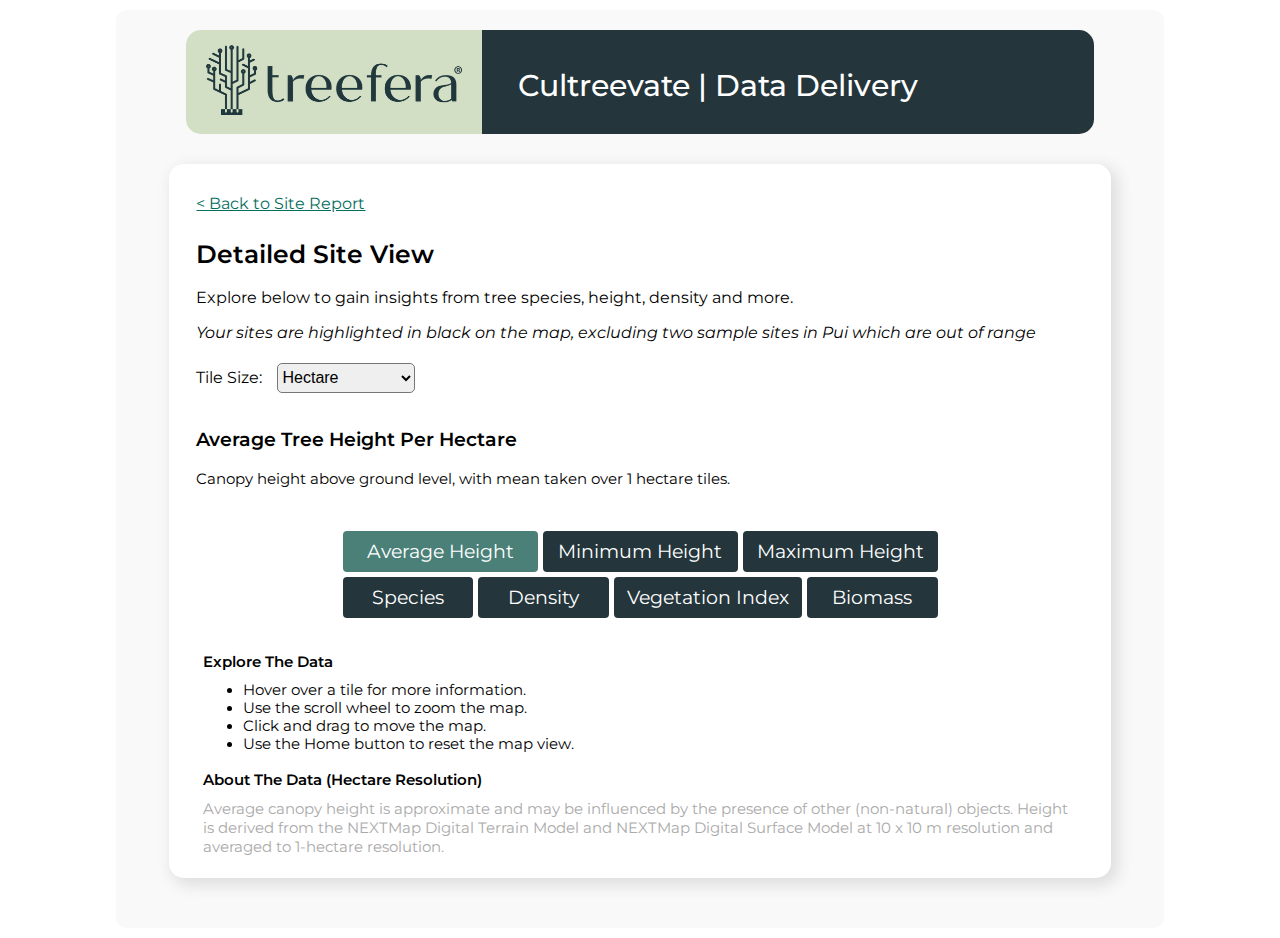
==== cultreevate_data.html @ 4c17939e "Update cultreevate_data.html" ====
<!DOCTYPE html>
<html lang="en">

<head>

     <link rel="preconnect" href="https://fonts.googleapis.com">
     <link rel="preconnect" href="https://fonts.gstatic.com" crossorigin>
     <link href="https://fonts.googleapis.com/css2?family=Lato&family=Montserrat:wght@400;500;600;700;800&display=swap"
          rel="stylesheet">
     <meta charset="utf-8">
     <meta name="viewport" content="width=device-width, initial-scale=1">

     <script type='module'
          src='https://prod-uk-a.online.tableau.com/javascripts/api/tableau.embedding.3.latest.min.js'></script>

     <link rel="stylesheet" href="style.css" />
     <title>Cultreevate | Data Delivery </title>
</head>

<body onload="pageLoadHandler()">

     <script>

          let res = 'Hec';

          const vizInfo = {
               "AVG_Height_Hec_Dash": ["Average Tree Height Per Hectare", "Canopy height above ground level, with mean taken over 1 hectare tiles.", "Average canopy height is approximate and may be influenced by the presence of other (non-natural) objects. Height is derived from the NEXTMap Digital Terrain Model and NEXTMap Digital Surface Model at 10 x 10 m resolution and averaged to 1-hectare resolution.", "average-height-button", "https://prod-uk-a.online.tableau.com/t/treefera/views/Cultreevate_Map_Views/AVG_Height_Hec_Dash"],

               "Height_Min_Hec_Dash": ["Minimum Tree Height Per Hectare", "Canopy height above ground level, with minimum taken over 1 hectare tiles.",
                    "Minimum canopy height is approximate and may be influenced by the presence of other (non-natural) objects. Height is derived from the NEXTMap Digital Terrain Model and NEXTMap Digital Surface Model at 10 x 10 m resolution and averaged to 1-hectare resolution.",                    
                                       "minimum-height-button", "https://prod-uk-a.online.tableau.com/t/treefera/views/Cultreevate_Map_Views/Min_Height_Hec_Dash"],

               "Height_Max_Hec_Dash": [
                    "Maximum Tree Height Per Hectare",
                    "Canopy height above ground level, with maximum taken over 1 hectare tiles.",
                    "Maximum canopy height is approximate and may be influenced by the presence of other (non-natural) objects. Height is derived from the NEXTMap Digital Terrain Model and NEXTMap Digital Surface Model at 10 x 10 m resolution and averaged to 1-hectare resolution.",                    "maximum-height-button",
                    "https://prod-uk-a.online.tableau.com/t/treefera/views/Cultreevate_Map_Views/Max_Height_Hec_Dash"],

               "Species_Hec_Dash": [
                    "Tree Species Description Per Hectare",
                    "Tree species classification for each 1 hectare tile.",
                    "'Species' is used as a general term to categorise the various species of trees on the site. Species labels are generated from the treefera Land Cover Model (LCM), an AI model trained on 50cm Pléiades satellite images of Quebec from 21st October 2021. Species inference is subject to error.",
                    "species-button",
                    "https://prod-uk-a.online.tableau.com/t/treefera/views/Cultreevate_Map_Views/Species_Hec_Dash"],

               "Density_Hec_Dash": [
                    "Tree Density Per Hectare",
                    "Tree density classification for each 1 hectare tile.",
                    "Density is an approximation of the discrete tree frequency within a specific area and geographical location. Density labels are generated from the Land Cover Model (LCM) which is an AI model, trained on 50cm Pléiades satellite images of Quebec from 21st October 2021.",
                    "density-button",
                    "https://prod-uk-a.online.tableau.com/t/treefera/views/Cultreevate_Map_Views/Density_Hec_Dash"],

               "Vegetation_Index_Hec_Dash": [
                    "Average Vegetation Index Per Hectare",
                    "Vegetation index, with mean taken over 1 hectare tiles.",
                    "Average vegetation quantifies the difference between how much vegetation reflects near-infrared (NIR) and absorbs red light bands. This involves analytic NIR and RGB images taken from 50cm Pléiades satellite images of Quebec from 21st October 2021.",
                    "vegetation-button",
                    "https://prod-uk-a.online.tableau.com/t/treefera/views/Cultreevate_Map_Views/Vegetation_Index_Hec_Dash"],

               "Biomass_Hec_Dash": [
                    "Tree Biomass Per Hectare",
                    "Total biomass of trees in 1 hectare tiles.",
                    "Biomass is derived from the existing average height and density data, calculated using an approximation of the specifc biomass formula used within a specific geographical location, averaged to 1-hectare resolution. The formula for calculating biomass values is an approximation based on the average density and assumed average biomass of a single tree.",
                    "biomass-button",
                    "https://prod-uk-a.online.tableau.com/t/treefera/views/Cultreevate_Map_Views/Biomass_Hec_Dash"],
          };

          function loadViz(vizName) {

               const vizArray = vizInfo[vizName];

               if (res == 'Hec') {
                    document.getElementById("tableau-viz").src = vizArray[4];
                    document.getElementById("viz-name").textContent = vizArray[0];
                    document.getElementById("viz-description").textContent = vizArray[1];
               }
               else if (res == 'QHec') {
                    document.getElementById("tableau-viz").src = vizArray[4].replace("Hec", "QHec");
                    document.getElementById("viz-name").textContent = vizArray[0].replace("Hectare", "Quarter-Hectare");
                    document.getElementById("viz-description").textContent = vizArray[1].replace("hectare", "quarter-hectare");;
               }
       

               document.getElementById("viz-about").textContent = vizArray[2];

               const activeButtonList = document.getElementsByClassName("active");

               if (activeButtonList.length !== 0) {
                    activeButtonList[0].className = '';
               }

               document.getElementById(vizArray[3]).className = 'active';

          }

          function changeRes() {

               const tileSelector = document.getElementById("tile-selector");
               const selectedTileRes = tileSelector.value;

               res = selectedTileRes;

               const fullDict = {'Hec': ' Hectare', 'QHec': ' Quarter-Hectare'};

               document.getElementById("tableau-viz").src = document.getElementById("tableau-viz").src.replace("Hec", res).replace("QHec", res);
               document.getElementById("viz-name").textContent = document.getElementById("viz-name").textContent.replace(" Hectare", fullDict[res]).replace(" Quarter-Hectare", fullDict[res]);

               document.getElementById("viz-description").textContent = document.getElementById("viz-description").textContent.replace(" hectare", fullDict[res].toLowerCase()).replace(" quarter-hectare", fullDict[res].toLowerCase());

          }

          function pageLoadHandler() {
               loadViz("AVG_Height_Hec_Dash");
          }
     </script>

     <div class="body-container">
          <div class="navbar">
               <div class="brand-logo-container">
                    <a href="https://www.treefera.com/"><img class="brand-logo" src="logo.webp"></a>
               </div>
               <p class="navbar-title">Cultreevate | Data Delivery </p>
          </div>
          <div class="content-container">
               <a href="cultreevate_view.html" class="back-link"> &lt; Back to Site Report</a>
               <p class="top-title2">Detailed Site View</p>
               <p>Explore below to gain insights from tree species, height, density and more.</p>
               <p class="italic">Your sites are highlighted in black on the map, excluding two sample sites in Pui which are out of range</p>
               <div class="selector-container" style="margin-bottom: 25px;">

                    <p>Tile Size:</p>

                    <select id="tile-selector" onchange="changeRes()">
                         <option value="Hec">Hectare</option>
                         <option value="QHec">Quarter-Hectare</option>
                    </select>

               </div>
               <p id="viz-name" class="mini-title">Loading...</p>
               <p id="viz-description" class="viz-info-text">Loading...</p>
               <div id="tableau-viz-center-sec">
                    <tableau-viz id="tableau-viz" padding="10px auto" width="640" text-align="center" height="640" style="transform:scale(1.03)"
                         hide-tabs toolbar='hidden'></tableau-viz>
               </div>

               <div class="viz-info-container">

                    <div class="see-more-container">

                         <div class="button-collection">
                              <a id="average-height-button" href="#"
                                   onclick="loadViz('AVG_Height_Hec_Dash'); event.preventDefault();">Average
                                   Height</a>
                              <a id="minimum-height-button" href="#"
                                   onclick="loadViz('Height_Min_Hec_Dash'); event.preventDefault();">Minimum Height</a>
                              <a id="maximum-height-button" href="#"
                                   onclick="loadViz('Height_Max_Hec_Dash'); event.preventDefault();">Maximum Height</a>
                         </div>
                         <div class="button-collection">
                              <a id="species-button" href="#"
                                   onclick="loadViz('Species_Hec_Dash'); event.preventDefault();">Species</a>
                              <a id="density-button" href="#"
                                   onclick="loadViz('Density_Hec_Dash'); event.preventDefault();">Density</a>
                              <a id="vegetation-button" href="#"
                                   onclick="loadViz('Vegetation_Index_Hec_Dash'); event.preventDefault();">Vegetation Index</a>
                              <a id="biomass-button" href="#"
                                   onclick="loadViz('Biomass_Hec_Dash'); event.preventDefault();">Biomass</a>
                         </div>

                         <!-- <div class="res-button-container">
                              <a id="change-res-button" href="#" onclick="changeRes(); event.preventDefault();">Change
                                   Resolution</a>
                         </div> -->

                         <p style="margin-top: 32px" class="viz-info-text"><span class="bold">Explore The Data</span>
                         </p>
                         <ul style="margin-bottom: 18px" class="viz-info-text">
                              <li>Hover over a tile for more information.</li>
                              <li>Use the scroll wheel to zoom the map.</li>
                              <li>Click and drag to move the map.</li>
                              <li>Use the Home button to reset the map view.</li>
                         </ul>
                         <p class="viz-info-text"><span class="bold">About The Data (Hectare Resolution)</span></p>
                         <p id="viz-about" class="viz-info-text small">Loading...</p>

                    </div>
               </div>

          </div>




     </div>
</body>

</html>
---- style.css ----
body {
    margin: 10px;
    background-color: #ffffff;
    flex: 1;
    display: flex;
    flex-direction: column;
    font-family: 'Lato', sans-serif;
    font-family: 'Montserrat', sans-serif;
}

h2 {
    font-weight: 300;
}

.navbar {
    width: 90%;
    max-width: 1000px;
    margin: 0px auto;
    background-color: #24353c;
    flex-direction: row;
    display: flex;
    border-radius: 20px 15px 15px 20px;
}

.brand-logo-container {
    background-color: #d2dfc5;
    margin-right: 36px;
    border-radius: 15px 0px 0px 15px;
    display: flex;
    align-items: center;
    padding-left: 20px;
    padding-right: 20px;
}

.brand-logo {
    height: 70px;
}

.navbar-title {
    color: white;

    font-size: 30px;
    margin-top: 37px;
    font-weight: 500;
}

.body-container {
    margin: 0px auto;
    border-radius: 10px;
    background-color: #f9f9f9;
    /*padding-left: 44px;
    padding-right: 44px;*/
    padding: 20px 20px;
    width: 80%;
    max-width: 1200px;

}

#eye-grabber-sec {
    background-color: white;
    box-shadow: 5px 5px 15px 2px #DDDDDD;
    border-radius: 15px;
    max-width: 1000px;
    width: 90%;
    padding: 20px 20px 5px 20px;
    margin: 10px auto;

}

.stat-container img {
    width: 25px;
    height: 25px;
}

.eye-grabber {
    color: black;
    font-family: 'Lato', sans-serif;
    font-family: 'Montserrat', sans-serif;
    font-size: 24pt;
    margin: 0px;
    margin-bottom: 38px;
}

.eye-grabber-tagline {
    color: black;
    font-family: 'Lato', sans-serif;
    font-family: 'Montserrat', sans-serif;
    font-size: 14pt;
    margin: 0px;
    margin-bottom: 30px;
}

.bold {
    font-weight: 600;
}

.verybold {
    font-weight: 500;
    font-size: 16pt;
}

.italic {
    font-style: italic;
    margin-bottom: 10px;
}


.viz-container {
    max-width: 1000px;
    width: 90%;
    margin: 10px auto;
    border-radius: 15px;
    background-color: white;
    padding: 20px;
    box-shadow: 5px 5px 15px 2px #DDDDDD;
}

.viz-info-container {
    padding: 7px;
    align-items: flex-start;
    display: flex;
    flex-direction: column;
}

.viz-info-text {
    color: black;
    font-family: 'Lato', sans-serif;
    font-family: 'Montserrat', sans-serif;
    font-size: 11pt;
    margin: 0px;
    margin-bottom: 10px;
}

.stat-container {

    background-color: white;
    column-gap: 10px;

    font-family: 'Lato', sans-serif;
    font-family: 'Montserrat', sans-serif;

    border-radius: 15px;
    padding: 5px 15px;
    border: 1px #bbbbbb solid;
    display: flex;
    flex-direction: row;
    align-items: center;
    font-size: 12pt;
}

.back-link {
    font-size: 16px;
}

#download-button {

    float: right;
    border: none;
    text-decoration: underline;
}

.content-container {
    background-color: white;
    height: 100%;
    padding: 30px 27px 5px 27px;
    box-shadow: 5px 5px 15px 2px #DDDDDD;
    border-radius: 15px;
    max-width: 1000px;
    width: 88%;
    margin: 30px auto;
}

.top-title {
    font-size: 19pt;
    font-weight: 600;
    margin-bottom: 21px;
}

.top-title2 {
    font-size: 19pt;
    font-weight: 600;
    margin-bottom: 19px;
}

.site-info-container {
    margin-top: 32px;
    display: flex;
    flex-wrap: wrap;
    justify-content: left;
    row-gap: 20px;
    column-gap: 20px;
}

.small {
    color: #aaaaaa;
    font-size: 15.4px;
}

.aggregate-stat {
    text-align: center;
    border-radius: 15px;
    padding: 15px;
    width: 170px;
    height: 220px;
    background-color: white;
    box-shadow: 5px 5px 15px 2px #DDDDDD;
}

.aggregate-stat img {
    width: 140px;
    height: 110px;
}

.aggregate-soon {
    color: #999999;
}

.spaced-stat {
    margin-bottom: 35px;
}

.map-view-link {

    background-color: #FFFFFF;
    box-shadow: 5px 5px 15px 2px #DDDDDD;
    padding: 15px 22px 15px 22px;
    border-radius: 15px;
    flex-direction: row;
    display: flex;
    align-items: center;
    column-gap: 20px;
    font-size: 17.5px;
    margin-top: 30px;
    cursor: pointer;
}

.map-view-symbol {
    width: 75px;
    height: 75px;
    border-radius: 10px;
}

.map-view-chevron {
    height: 70px;
    width: 35px;
    filter: invert(23%);
    margin-left: auto;
    margin-right: 10px;
}

.map-view-link p {
    line-height: 28px;
    margin-right: 10px;
}

tableau-viz {
    margin-top: 12px;
    margin-bottom: 12px;
    text-align: center;
}

@media screen and (max-width : 750px) {
    tableau-viz {
        transform: scale(0.85) !important;
    }

    #tableau-viz-center-sec {
        height: 0px;
    }

    .viz-info-container {
        margin-top: 560px;
    }

    .brand-logo-container {
        display: none;
    }

    .navbar-title {
        text-align: center;
    }
}

@media screen and (max-width : 640px) {
    tableau-viz {
        transform: scale(0.65) !important;
    }

    #tableau-viz-center-sec {
        height: 0px;
    }

    .viz-info-container {
        margin-top: 435px;
    }

    .brand-logo-container {
        display: none;
    }

    .navbar-title {
        text-align: center;
    }
}

#tableau-viz-sec {
    margin: 12px auto;
    padding: 10px auto;
}

#tableau-viz-center-sec {
    width: 80%;
    margin: 0px auto;
    text-align: center;
    display: flex;
    justify-content: center;
}

.p-headers {
    font-size: 16pt;
    font-weight: 600;
}

.button-collection {
    font-size: 18.5px;
    font-family: 'Lato', sans-serif;
    font-family: 'Montserrat', sans-serif;
    color: white;
    display: flex;
    flex-wrap: wrap;
    justify-content: center;
    align-items: stretch;
    max-width: 600px;
    margin: auto;
}

.res-button-container {
    font-size: 18.5px;
    font-family: 'Lato', sans-serif;
    font-family: 'Montserrat', sans-serif;
    color: white;
    display: flex;
    flex-wrap: wrap;
    justify-content: center;
    margin-left: 180px;
    margin-right: 180px;
    margin-top: 6px;
}

.res-button-container a {
    padding: 10px;
    margin: 2.5px;
    background-color: #565959;
    border-radius: 4px;
    text-align: center;
    color: white;
    flex: 1;
    text-decoration: none;
}

.button-collection a {
    padding: 9px;
    margin: 2.5px;
    background-color: #24353c;
    border-radius: 4px;
    text-align: center;
    color: white;
    flex: 1;
    text-decoration: none;
    align-items: center;
    justify-content: center;
    display: flex;
}

#vegetation-button {
    flex: 1.5;
}

.active {
    background-color: #4a8078 !important;
}

.see-more-container {
    margin-top: auto;
    width: 100%;
}

.csv-preview-container {
    margin-top: 30px;
    margin-bottom: 30px;
    padding-bottom: 12px;
    border-bottom: 1px #eeeeee solid;
}

.aggregate-statistics-big-container {
    margin-top: 42px;
}

.aggregate-statistics-container {
    margin: 28px auto 0px auto;
    border: 1px #bbbbbb solid;
    padding: 20px 20px 5px 20px;
    width: 75%;
    border-radius: 15px;
}

.asterisk-container {
    color: #aaaaaa;
    font-size: 15.4px;
    margin-top: 26px;
}

a {
    color: #056e5e;
}

select {
    border-radius: 5px;
    font-size: 16px;
    height: 30px;
    margin-top: auto;
    margin-bottom: auto;
}

.selector-container {
    display: flex;
    flex-direction: row;
    column-gap: 15px;
}

.aggregate-statistics-section {
    display: flex;
    flex-direction: row;
    justify-content: center;
    flex-wrap: wrap;
    row-gap: 20px;
    column-gap: 40px;
}

.mini-title {
    font-size: 18.5px;
    font-weight: 600;
}
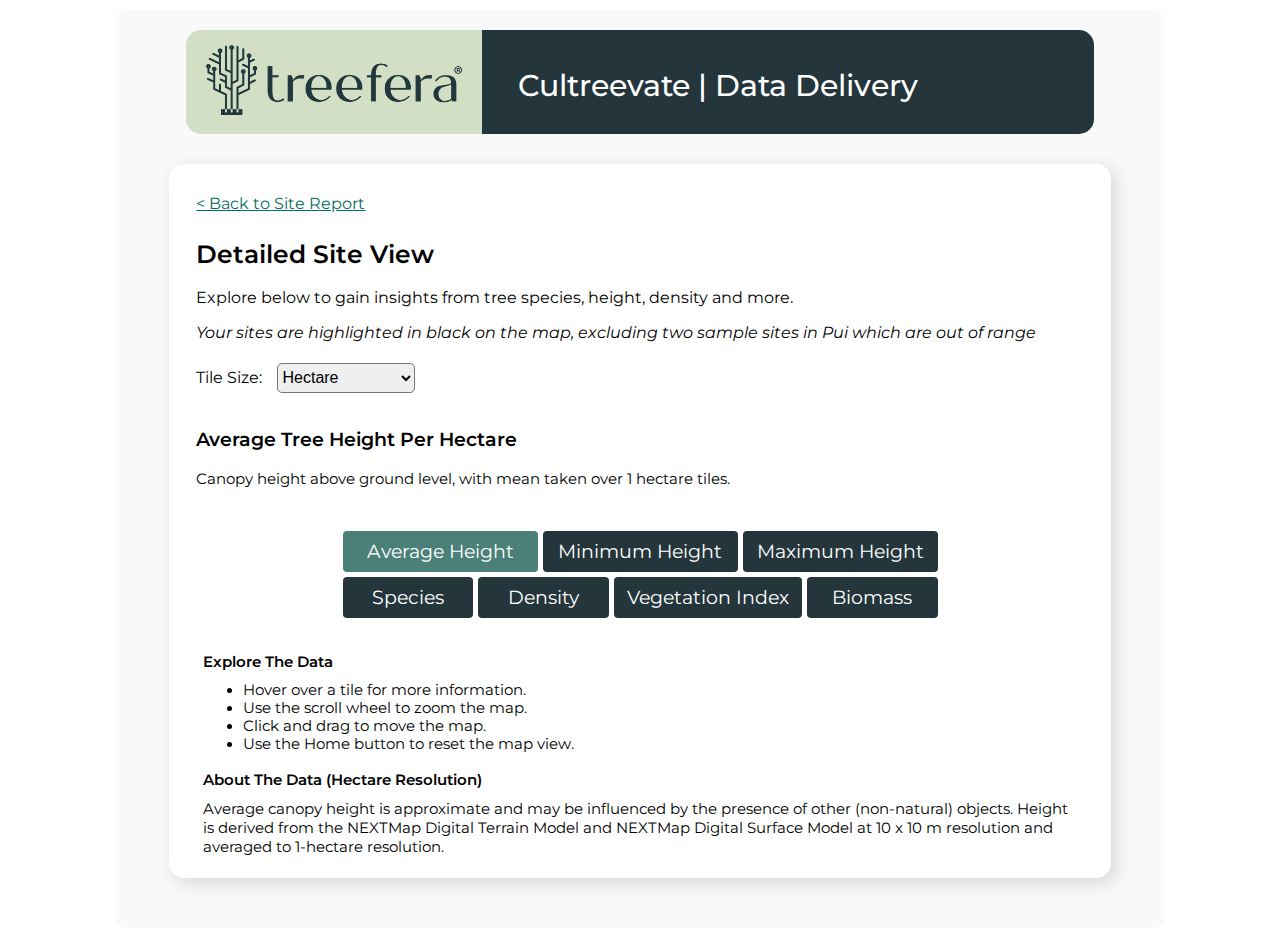
==== commit b5495669: "Update cultreevate_data.html" ====
--- a/cultreevate_data.html
+++ b/cultreevate_data.html
@@ -181,7 +181,7 @@
                               <li>Use the Home button to reset the map view.</li>
                          </ul>
                          <p class="viz-info-text"><span class="bold">About The Data (Hectare Resolution)</span></p>
-                         <p id="viz-about" class="viz-info-text small">Loading...</p>
+                         <p id="viz-about" class="viz-info-text small" style="color:black;">Loading...</p>
 
                     </div>
                </div>
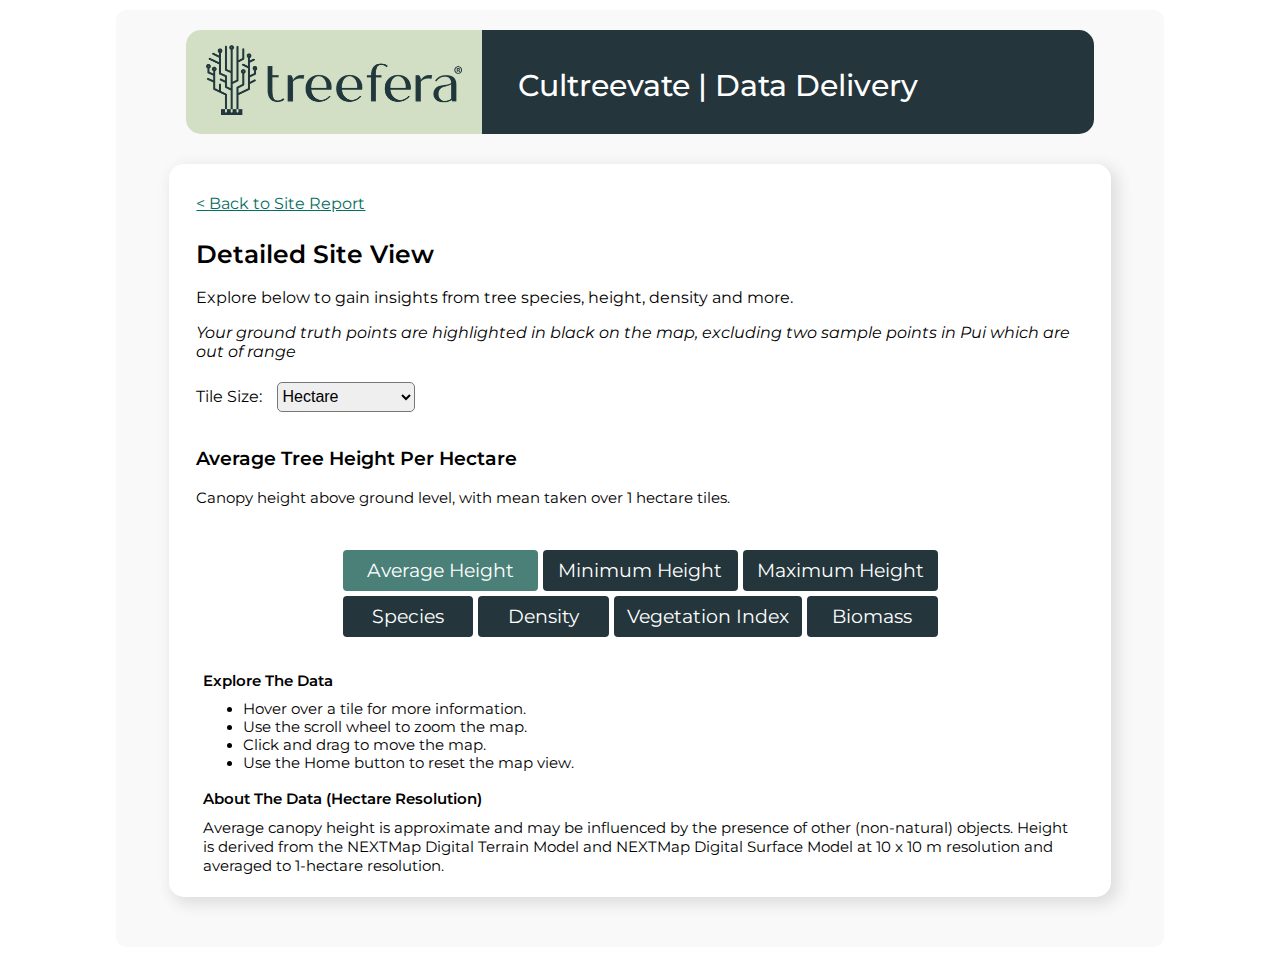
==== commit 56e45a90: "Update cultreevate_data.html" ====
--- a/cultreevate_data.html
+++ b/cultreevate_data.html
@@ -125,7 +125,7 @@
                <a href="cultreevate_view.html" class="back-link"> &lt; Back to Site Report</a>
                <p class="top-title2">Detailed Site View</p>
                <p>Explore below to gain insights from tree species, height, density and more.</p>
-               <p class="italic">Your sites are highlighted in black on the map, excluding two sample sites in Pui which are out of range</p>
+               <p class="italic">Your ground truth points are highlighted in black on the map, excluding two sample points in Pui which are out of range</p>
                <div class="selector-container" style="margin-bottom: 25px;">
 
                     <p>Tile Size:</p>
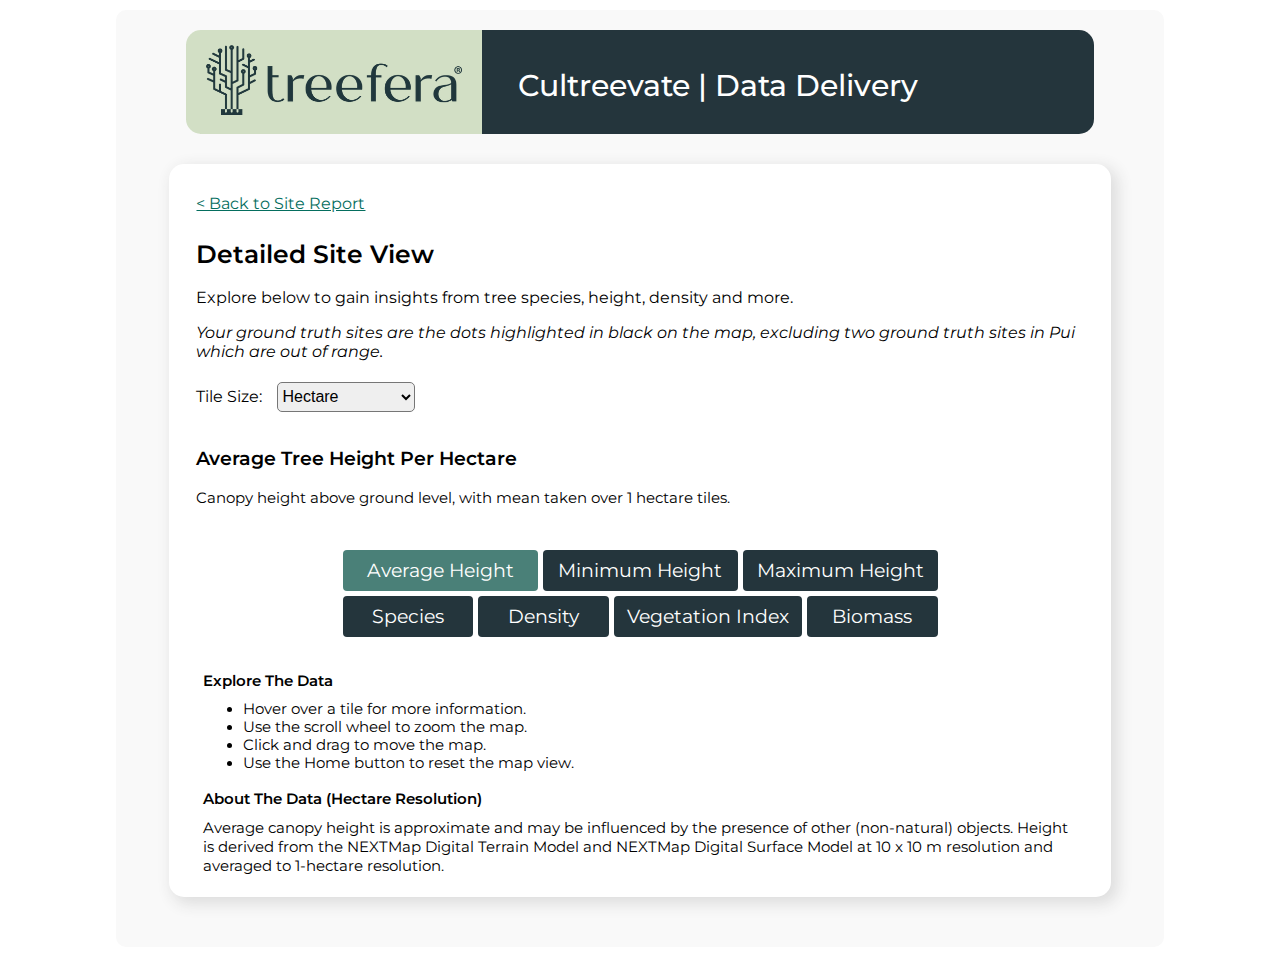
==== commit 5d27a260: "Update cultreevate_data.html" ====
--- a/cultreevate_data.html
+++ b/cultreevate_data.html
@@ -39,28 +39,28 @@
                "Species_Hec_Dash": [
                     "Tree Species Description Per Hectare",
                     "Tree species classification for each 1 hectare tile.",
-                    "'Species' is used as a general term to categorise the various species of trees on the site. Species labels are generated from the treefera Land Cover Model (LCM), an AI model trained on 50cm Pléiades satellite images of Quebec from 21st October 2021. Species inference is subject to error.",
+                    "'Species' is used as a general term to categorise the various species of trees on the site. Species labels broadly describe the general species of trees. Species labels are generated from the treefera Land Cover Model (LCM), an AI model trained on 50cm Pléiades satellite images of Clopotiva from 21st October 2021.",
                     "species-button",
                     "https://prod-uk-a.online.tableau.com/t/treefera/views/Cultreevate_Map_Views/Species_Hec_Dash"],
 
                "Density_Hec_Dash": [
                     "Tree Density Per Hectare",
                     "Tree density classification for each 1 hectare tile.",
-                    "Density is an approximation of the discrete tree frequency within a specific area and geographical location. Density labels are generated from the Land Cover Model (LCM) which is an AI model, trained on 50cm Pléiades satellite images of Quebec from 21st October 2021.",
+                    "Density is an approximation of the discrete tree frequency within a specific area and geographical location. Density labels are classified as the estimated number of trees per area.  These labels are generated from the Land Cover Model (LCM) which is an AI model, trained on 50cm Pléiades satellite images of Clopotiva from 21st October 2021.",
                     "density-button",
                     "https://prod-uk-a.online.tableau.com/t/treefera/views/Cultreevate_Map_Views/Density_Hec_Dash"],
 
                "Vegetation_Index_Hec_Dash": [
                     "Average Vegetation Index Per Hectare",
                     "Vegetation index, with mean taken over 1 hectare tiles.",
-                    "Average vegetation quantifies the difference between how much vegetation reflects near-infrared (NIR) and absorbs red light bands. This involves analytic NIR and RGB images taken from 50cm Pléiades satellite images of Quebec from 21st October 2021.",
+                    "Average vegetation quantifies the difference between how much vegetation reflects near-infrared (NIR) and absorbs red light bands. This involves analytic NIR and RGB images taken from 50cm Pléiades satellite images of Clopotiva from 21st October 2021.",
                     "vegetation-button",
                     "https://prod-uk-a.online.tableau.com/t/treefera/views/Cultreevate_Map_Views/Vegetation_Index_Hec_Dash"],
 
                "Biomass_Hec_Dash": [
                     "Tree Biomass Per Hectare",
                     "Total biomass of trees in 1 hectare tiles.",
-                    "Biomass is derived from the existing average height and density data, calculated using an approximation of the specifc biomass formula used within a specific geographical location, averaged to 1-hectare resolution. The formula for calculating biomass values is an approximation based on the average density and assumed average biomass of a single tree.",
+                    "Biomass is derived from the existing average height and density data, calculated using an approximation of the specifc biomass formula used within a specific geographical location. The formula for calculating biomass values is an approximation based on the average density and assumed average biomass of a single tree.",
                     "biomass-button",
                     "https://prod-uk-a.online.tableau.com/t/treefera/views/Cultreevate_Map_Views/Biomass_Hec_Dash"],
           };
@@ -77,7 +77,7 @@
                else if (res == 'QHec') {
                     document.getElementById("tableau-viz").src = vizArray[4].replace("Hec", "QHec");
                     document.getElementById("viz-name").textContent = vizArray[0].replace("Hectare", "Quarter-Hectare");
-                    document.getElementById("viz-description").textContent = vizArray[1].replace("hectare", "quarter-hectare");;
+                    document.getElementById("viz-description").textContent = vizArray[1].replace("hectare", "quarter-hectare");
                }
        
 
@@ -125,7 +125,7 @@
                <a href="cultreevate_view.html" class="back-link"> &lt; Back to Site Report</a>
                <p class="top-title2">Detailed Site View</p>
                <p>Explore below to gain insights from tree species, height, density and more.</p>
-               <p class="italic">Your ground truth points are highlighted in black on the map, excluding two sample points in Pui which are out of range</p>
+               <p class="italic">Your ground truth sites are the dots highlighted in black on the map, excluding two ground truth sites in Pui which are out of range.</p>
                <div class="selector-container" style="margin-bottom: 25px;">
 
                     <p>Tile Size:</p>
